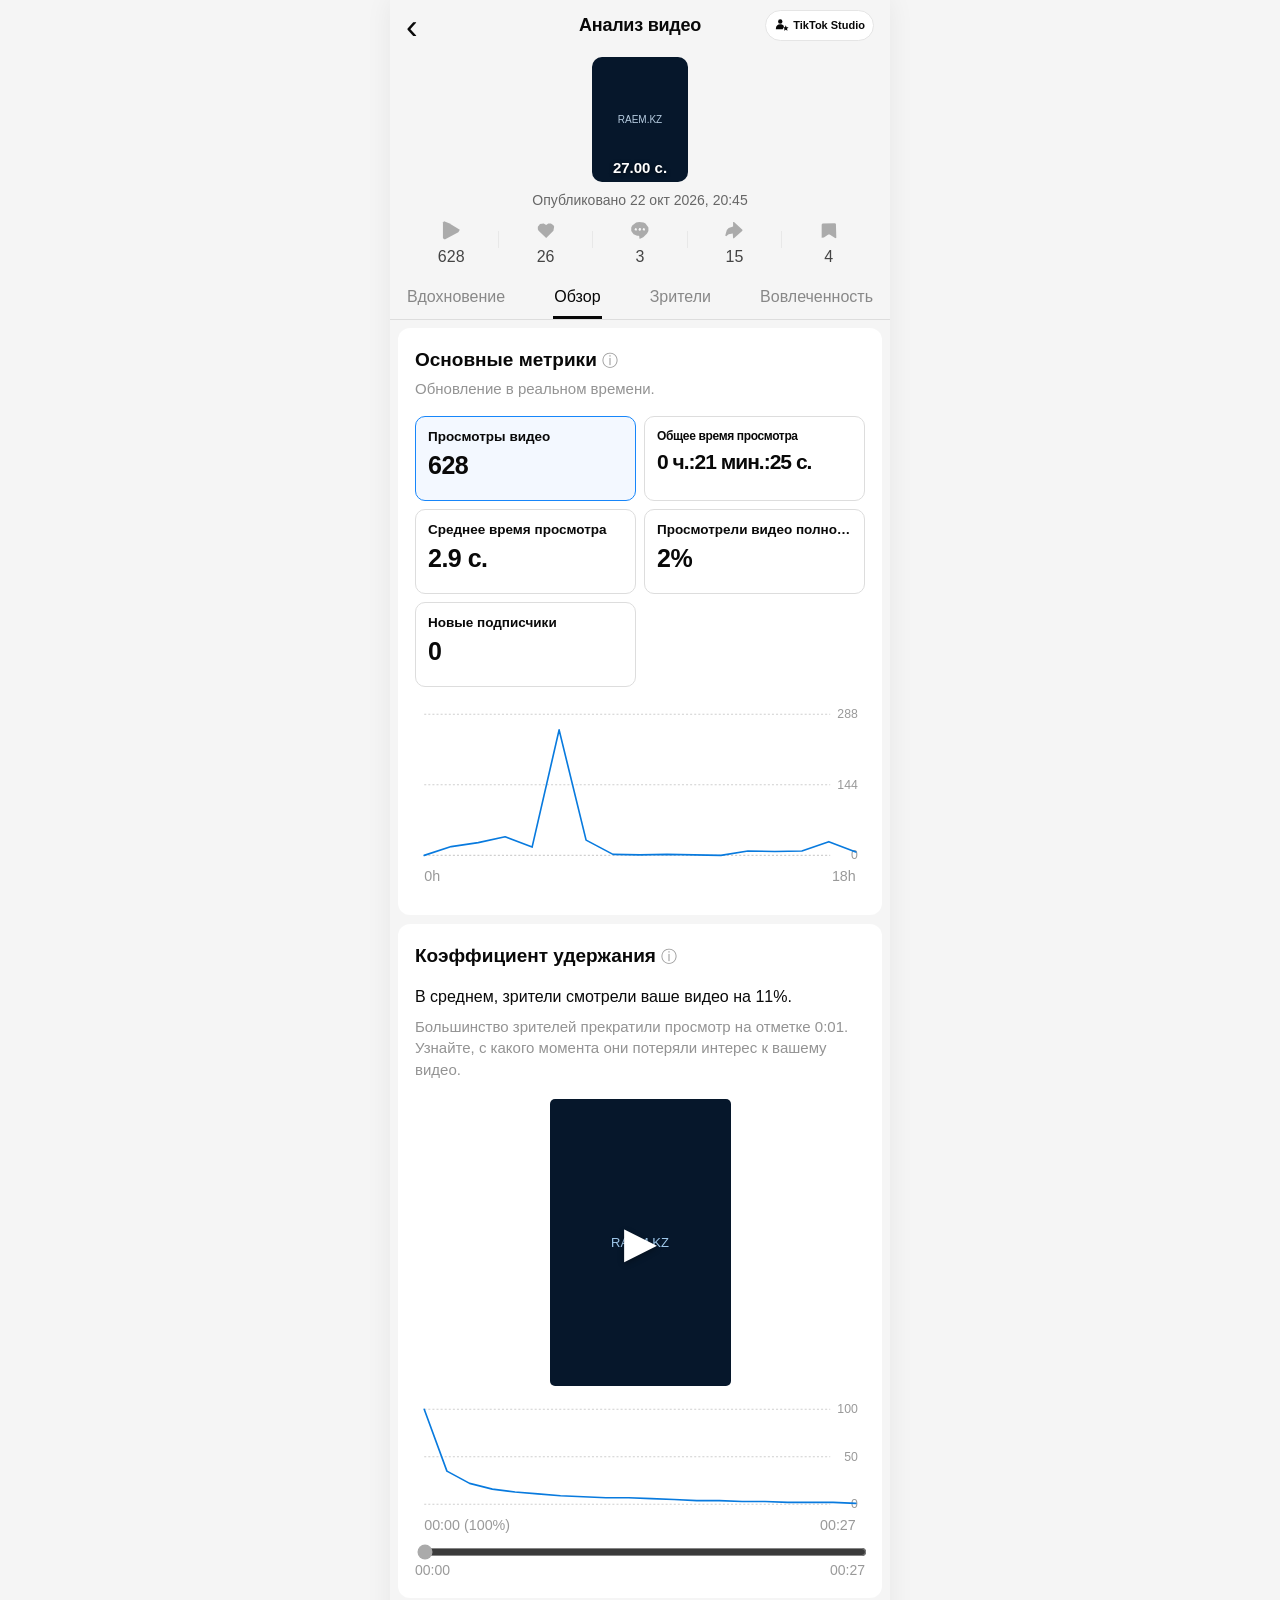
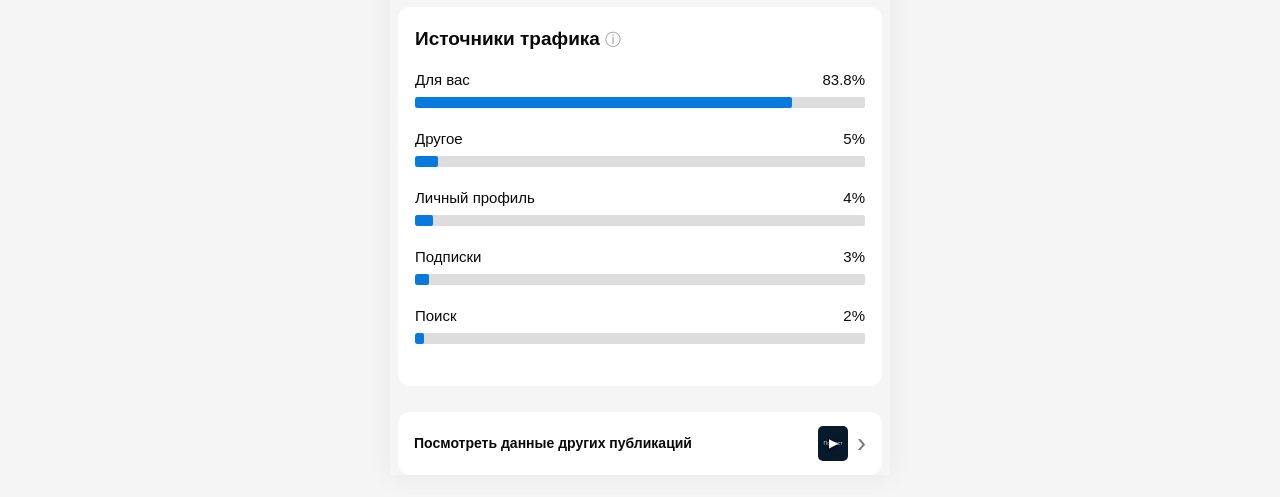
==== index.html @ f10e48fc "Release mobile scroll correction v71" ====
<!doctype html><html lang="ru"><head><meta charset="UTF-8"><meta name="viewport" content="width=device-width,initial-scale=1,viewport-fit=cover"><meta name="theme-color" content="#f5f5f5"><title>Анализ видео — TikTok Studio</title><link rel="stylesheet" href="style.css?v=20261024-71"><style>.metric.total-watch-metric .value,.metric.total-watch-metric .value[style]{font-size:21px!important;letter-spacing:-1px!important}.metric.total-watch-metric .name{font-size:12px!important;letter-spacing:-.35px!important;overflow:visible!important;text-overflow:clip!important;white-space:nowrap!important}.metrics .metric .name{font-weight:550!important}.nav{justify-content:center!important;gap:clamp(7px,2.1vw,13px)!important;padding-left:5px!important;padding-right:5px!important}.nav .tab{flex:0 0 auto!important;padding-left:2px!important;padding-right:2px!important}.nav{justify-content:space-between!important;gap:0!important;padding-left:8px!important;padding-right:8px!important}.nav .tab{flex:0 1 auto!important;padding-left:1px!important;padding-right:1px!important}.nav{padding-left:16px!important;padding-right:16px!important}.gender-wrap{margin-top:18px!important;margin-bottom:20px!important}.gender{width:190px!important;height:95px!important;border-radius:190px 190px 0 0!important}.gender-center{left:32px!important;width:126px!important;height:63px!important;border-radius:126px 126px 0 0!important}.top,.floating-chrome .top{height:50px!important}</style></head><body><div id="app"></div><script src="analytics-v18.js?v=20261024-71"></script></body></html>
---- style.css ----
:root{--blue:#087ade;--background:#f5f5f5;--muted:#8b8b8b}*{box-sizing:border-box}html{-webkit-text-size-adjust:100%}body{margin:0;background:var(--background);color:#090909;font-family:-apple-system,BlinkMacSystemFont,"Segoe UI",Arial,sans-serif}.app{max-width:500px;min-height:100vh;margin:0 auto}.top{height:62px;display:grid;grid-template-columns:minmax(32px,1fr) auto minmax(115px,1fr);align-items:center;gap:7px;padding:0 16px}.top h1{text-align:center;font-size:20px;font-weight:750;white-space:nowrap;margin:0;letter-spacing:-.3px}.back{background:none;border:0;font-size:35px;line-height:1;color:#090909;padding:0;justify-self:start}.studio{justify-self:end;white-space:nowrap;font-size:12px;background:#fff;border:1px solid #e5e5e5;border-radius:30px;padding:9px 10px}.videohead{text-align:center;padding:7px 14px 2px}.cover{width:89px;height:142px;display:block;margin:0 auto;object-fit:cover;border-radius:9px;background:#06172b}.empty-cover{display:flex;flex-direction:column;align-items:center;justify-content:center;gap:6px;color:#b6cce0}.empty-cover span{font-size:23px}.empty-cover small{font-size:10px;line-height:1.3;overflow-wrap:anywhere;padding:0 6px}.photo-tools{display:flex;justify-content:center;gap:12px;align-items:center;margin:6px 0}.quick-photo,.clear-photo{cursor:pointer;background:transparent;border:0;padding:5px 3px;color:#747474;font-size:12px;text-decoration:underline;text-underline-offset:3px}.clear-photo{color:#ad5555}.posted{font-size:14px;color:#727272;margin:9px 0}.posted:empty{display:none}.actions{display:flex;justify-content:space-around;margin:14px 0 6px}.action{font-size:23px;color:#aaa;min-width:40px}.action div{font-size:15px;color:#444;margin-top:5px}.nav{display:flex;align-items:stretch;justify-content:space-between;background:var(--background);position:sticky;top:0;z-index:5;border-bottom:1px solid #ddd;padding:0 7px}.tab{border:0;border-bottom:3px solid transparent;background:none;color:#888;padding:14px 2px 10px;font-size:clamp(12px,3.6vw,16px);white-space:nowrap;cursor:pointer}.tab.active{color:#070707;border-bottom-color:#070707}.content{padding:8px}.card{padding:20px 17px;background:#fff;border-radius:12px;margin-bottom:9px}.card h2{font-size:19px;line-height:1.25;font-weight:730;margin:0 0 17px}.info{font-size:16px;color:#999;font-weight:400;white-space:nowrap}.sub{font-size:15px;line-height:1.4;margin:-11px 0 17px}.muted,.hint{color:#939393}.hint{font-size:15px;line-height:1.45;margin:7px 0 13px}.metrics{display:grid;grid-template-columns:repeat(2,minmax(0,1fr));gap:8px;margin-bottom:16px}.metric{min-height:85px;border:1px solid #ddd;border-radius:10px;padding:12px;min-width:0}.metric.selected{border-color:#1786fa;background:#f3f8ff}.metric .name{font-size:13.5px;white-space:nowrap;overflow:hidden;text-overflow:ellipsis}.metric .value{font-size:25px;line-height:1.25;font-weight:750;margin-top:6px;white-space:nowrap;letter-spacing:-.5px}.metric .value[style]{font-size:clamp(12px,3.4vw,17px)!important;letter-spacing:-.65px!important}.chart-wrap{position:relative;margin:8px 0}.chart{display:block;width:100%;height:auto;overflow:visible}.chart-detail{font-size:12px;text-align:center;color:#8b8b8b;background:#f8faff;border-radius:5px;padding:5px;margin:4px 8px}.chart-point{cursor:pointer;touch-action:manipulation}.retention-summary{font-size:16px;line-height:1.5}.preview{display:block;width:181px;height:287px;object-fit:cover;margin:18px auto 12px;border-radius:5px;background:#06172b}.scrubber{display:block;width:100%;margin-top:7px;accent-color:#aaa}.scrubrow{display:flex;justify-content:space-between;color:#999;font-size:14px}.barrow{margin:20px 0 22px}.barlabel{display:flex;justify-content:space-between;gap:12px;font-size:15px;margin-bottom:9px}.barlabel span:last-child{white-space:nowrap}.track{width:100%;height:11px;background:#ddd;border-radius:2px;overflow:hidden}.fill{height:100%;background:var(--blue);border-radius:2px}.pair{margin:24px 0}.pairnums,.pairnames{display:flex;justify-content:space-between;gap:12px}.pairnums{font-size:17px;margin-bottom:10px}.pairnames{font-size:14px;margin-top:8px}.pairtrack{display:flex;gap:2px;height:12px;overflow:hidden;border-radius:2px}.pairtrack i:first-child{background:var(--blue)}.pairtrack i:last-child{background:#80b9eb}.pairtrack i{display:block;height:100%}.gender-wrap{display:flex;justify-content:center;margin:22px auto 25px}.gender{position:relative;width:210px;height:105px;border-radius:210px 210px 0 0;background:conic-gradient(from 270deg at 50% 100%,#087ade 0deg 151.2deg,#fff 151.2deg 152deg,#80b9eb 152deg 179deg,#cee7ff 179deg 180deg,transparent 180deg)}.gender-center{position:absolute;bottom:0;left:35px;width:140px;height:70px;background:white;border-radius:140px 140px 0 0}.glegend{display:flex;justify-content:space-between;border-bottom:1px solid #eee;padding:13px 0;font-size:16px}.glegend:last-child{border-bottom:0}.glegend b{font-weight:500}.dot{display:inline-block;width:9px;height:9px;border-radius:50%;margin-right:11px}.empty-comments{text-align:left;color:#969696;font-size:15px;line-height:1.5}.empty-comments .empty-icon{display:none}.empty-comments p{margin:3px 0}.likes-preview{margin:15px auto}.likes-preview .preview{margin:0 auto}.likes-footer{color:#aaa;font-size:12px;text-align:center}.editor{margin:10px;background:white;border-radius:12px;padding:17px}.editor summary{font-size:15px;font-weight:650;cursor:pointer}.editor p{font-size:13px;color:#777}.editrow{display:flex;flex-direction:column;gap:6px;margin:12px 0;font-size:14px}.editrow input{width:100%;min-width:0;padding:10px;border:1px solid #ddd;border-radius:7px;font-size:16px}.save{width:100%;border:0;border-radius:8px;background:var(--blue);color:white;font-weight:bold;padding:12px}select{font:inherit;border:1px solid #ddd;border-radius:8px;padding:7px}@media(max-width:375px){.top{padding:0 10px}.top h1{font-size:18px}.studio{font-size:11px;padding:8px}.metric{padding:9px}.metric .value{font-size:23px}.card{padding:18px 14px}}@media(min-width:700px){.app{box-shadow:0 0 25px #00000010}}
.other-publications{display:flex;align-items:center;gap:9px;margin:9px 8px 22px;padding:14px 16px;background:white;border-radius:12px;min-height:58px}.other-label{font-size:14px;font-weight:600;line-height:1.2;flex:1}.other-thumbs{display:flex;gap:5px}.other-video{width:30px;height:35px;padding:0;border:0;border-radius:5px;overflow:hidden;background:#071a2c;color:#d7e6f2;cursor:pointer}.other-video img{display:block;width:100%;height:100%;object-fit:cover}.other-video span{display:flex;align-items:center;justify-content:center;width:100%;height:100%;font-size:5px;overflow:hidden;overflow-wrap:anywhere}.other-arrow{font-size:27px;color:#777;font-weight:300;line-height:1}

/* Match TikTok native retention/likes preview */
.video-preview{position:relative;width:181px;height:287px;margin:18px auto 12px}.video-preview .preview{margin:0;width:100%;height:100%;object-fit:cover}.preview-empty{background:#06172b;color:#a0c9ec;display:flex;align-items:center;justify-content:center;text-align:center;padding:14px;font-size:13px}.preview-play{position:absolute;left:50%;top:50%;transform:translate(-50%,-50%);font-size:43px;color:#fff;text-shadow:0 2px 6px #0005;pointer-events:none}.likes-preview .video-preview{margin:0 auto}.likes-scrubber{margin-top:4px}.chart-detail[hidden]{display:none!important}

.chart-tooltip{position:absolute;top:27%;transform:translateX(-50%);background:#fff;border:1px solid #e4e4e4;border-radius:10px;box-shadow:0 2px 8px #0000000c;min-width:48px;text-align:center;z-index:2;overflow:hidden;pointer-events:none}.chart-tooltip[hidden]{display:none}.tip-time,.tip-value{display:block;padding:7px 10px;font-size:13px;white-space:nowrap}.tip-time{border-bottom:1px solid #eee}.tip-value{font-weight:500}

/* Show white play symbol on every video cover */
.videohead .cover{position:relative}.videohead{position:relative}.videohead .cover:not(.empty-cover){filter:none}.cover-frame{position:relative;width:89px;height:142px;margin:0 auto}.cover-frame .cover{width:100%;height:100%}.cover-play{position:absolute;inset:0;display:grid;place-items:center;color:white;font-size:35px;text-shadow:0 2px 5px #0007;pointer-events:none}

/* Play markers on images without changing uploaded photos */
.videohead:has(img.cover)::after{content:'▶';position:absolute;top:61px;left:50%;transform:translateX(-50%);color:#fff;font-size:35px;text-shadow:0 2px 5px #0009;pointer-events:none}.other-video{position:relative}.other-video::after{content:'▶';position:absolute;top:50%;left:50%;transform:translate(-50%,-50%);color:#fff;font-size:12px;text-shadow:0 1px 4px #000c;pointer-events:none}.video-preview .preview-play{display:block}

.video-cover-wrap{width:89px;height:142px;margin:0 auto;position:relative}.video-cover-wrap .cover{width:100%;height:100%}.cover-duration{position:absolute;bottom:7px;left:0;right:0;color:#fff;font-size:17px;font-weight:600;text-shadow:0 1px 4px #000b;text-align:center}.posted{display:block;margin:10px 0 13px;font-size:14px;color:#666}.videohead .actions{margin-top:12px}

/* v21: reference-sized video header */
.video-cover-wrap{width:96px;height:153px;margin:0 auto;position:relative}
.video-cover-wrap .cover{width:100%;height:100%;border-radius:10px}
.video-cover-wrap::after{content:"▶";position:absolute;left:50%;top:48%;transform:translate(-50%,-50%);font-size:28px;line-height:1;color:#fff;text-shadow:0 2px 8px #0009;pointer-events:none;z-index:2}
.video-cover-wrap .empty-cover>span{display:none}
.videohead:has(img.cover)::after{content:none}
.cover-duration{bottom:7px;font-size:15px;z-index:3}
.top h1{font-size:18px;font-weight:700;letter-spacing:-.25px}
.studio{font-size:12px;font-weight:650}
@media(max-width:375px){.top h1{font-size:17px}.studio{font-size:11px;font-weight:650}}

/* v22: TikTok top cover has no play icon; reduce vertical proportion */
.video-cover-wrap{width:96px;height:125px}
.video-cover-wrap::after{content:none!important;display:none!important}
.video-cover-wrap .empty-cover>span{display:none!important}
.video-cover-wrap .cover{height:100%;object-fit:cover}
.cover-duration{bottom:6px}

/* SVG icons matched to TikTok analytics silhouette */
.ui-icon{display:block;width:24px;height:24px;fill:currentColor;flex:none}.studio{display:inline-flex;align-items:center;gap:5px;font-weight:650}.studio .ui-icon{height:19px;width:19px;color:#080808}.action{display:flex;flex-direction:column;align-items:center;justify-content:center;gap:4px;font-size:16px;color:#ababab}.action .ui-icon{width:24px;height:24px}.action div{font-size:16px;margin-top:3px;color:#444}

/* TikTok analytics: subtle separators between five metrics */
.actions{display:grid;grid-template-columns:repeat(5,minmax(0,1fr));align-items:center}.action{position:relative;min-width:0}.action:not(:last-child)::after{content:"";position:absolute;right:0;top:6px;width:1px;height:27px;background:#e3e3e3;pointer-events:none}

/* Finer, shorter TikTok metric separators */
.action:not(:last-child)::after{width:.5px;height:17px;top:10px;background:#e8e8e8}

/* v29: scale down analytics icons to match TikTok reference */
.action .ui-icon{width:20px;height:20px}
.studio .ui-icon{width:17px;height:17px}

/* Compact the total-viewers card to match TikTok spacing */
.card:has(.viewer-total-count){padding-top:13px;padding-bottom:12px}
.card:has(.viewer-total-count) h2{margin-bottom:7px}
.viewer-total-count{font-size:30px;font-weight:750;line-height:1.12}
.viewer-total-note{margin:4px 0 0!important;line-height:1.3}

/* Reference: compact total-viewers card with blue daily change */
.card:has(.viewer-total-count){padding:15px 14px 14px}
.card:has(.viewer-total-count) h2{margin-bottom:5px;line-height:1.22}
.viewer-total-count{font-size:34px;font-weight:750;line-height:1.1;color:#080808}
.viewer-total-note{display:flex;align-items:center;gap:6px;margin:8px 0 0!important;font-size:13px;line-height:1.25;white-space:normal}
.viewer-change-icon{display:inline-flex;align-items:center;justify-content:center;flex:none;width:16px;height:16px;border-radius:50%;background:#087add;color:white;font-weight:700;font-size:13px;line-height:1}
.viewer-change-number{color:#087add;font-weight:700}
.viewer-change-description{color:#aaa}

/* v34 compact TikTok comparison indicator */
.viewer-total-note{font-size:11px!important;gap:4px!important;margin-top:5px!important;line-height:1.15!important}
.viewer-change-icon{width:13px!important;height:13px!important;font-size:10px!important}
.viewer-change-number{font-size:12px!important;font-weight:700}
.viewer-change-description{font-size:11px!important;color:#aaa}

.viewer-total-note{font-size:12px;gap:4px}.viewer-total-note.is-zero{color:#a7a7a7}.viewer-change-zero{font-size:12px;font-weight:400;color:#a7a7a7}.viewer-total-note.is-positive .viewer-change-number{font-size:13px}.viewer-change-description{font-size:12px}

/* Single native two-stage sticky header: title sticks first; tabs stick after reaching it. */
html{height:auto;overflow-x:clip;overflow-y:visible}body{height:auto;overflow:visible}
#app>.app{height:auto;overflow:visible;min-height:100vh}
#app>.app>.top{height:50px;position:sticky;top:0;z-index:30;background:#f5f5f5}
#app>.app>.nav{position:sticky;top:50px;z-index:29;background:#f5f5f5}
.top .studio{font-size:11px;padding:7px 8px;gap:4px;border-radius:24px}
.top .studio .ui-icon{width:15px;height:15px}
@media(max-width:375px){.top .studio{font-size:10px;padding:6px 7px}.top .studio .ui-icon{width:14px;height:14px}}
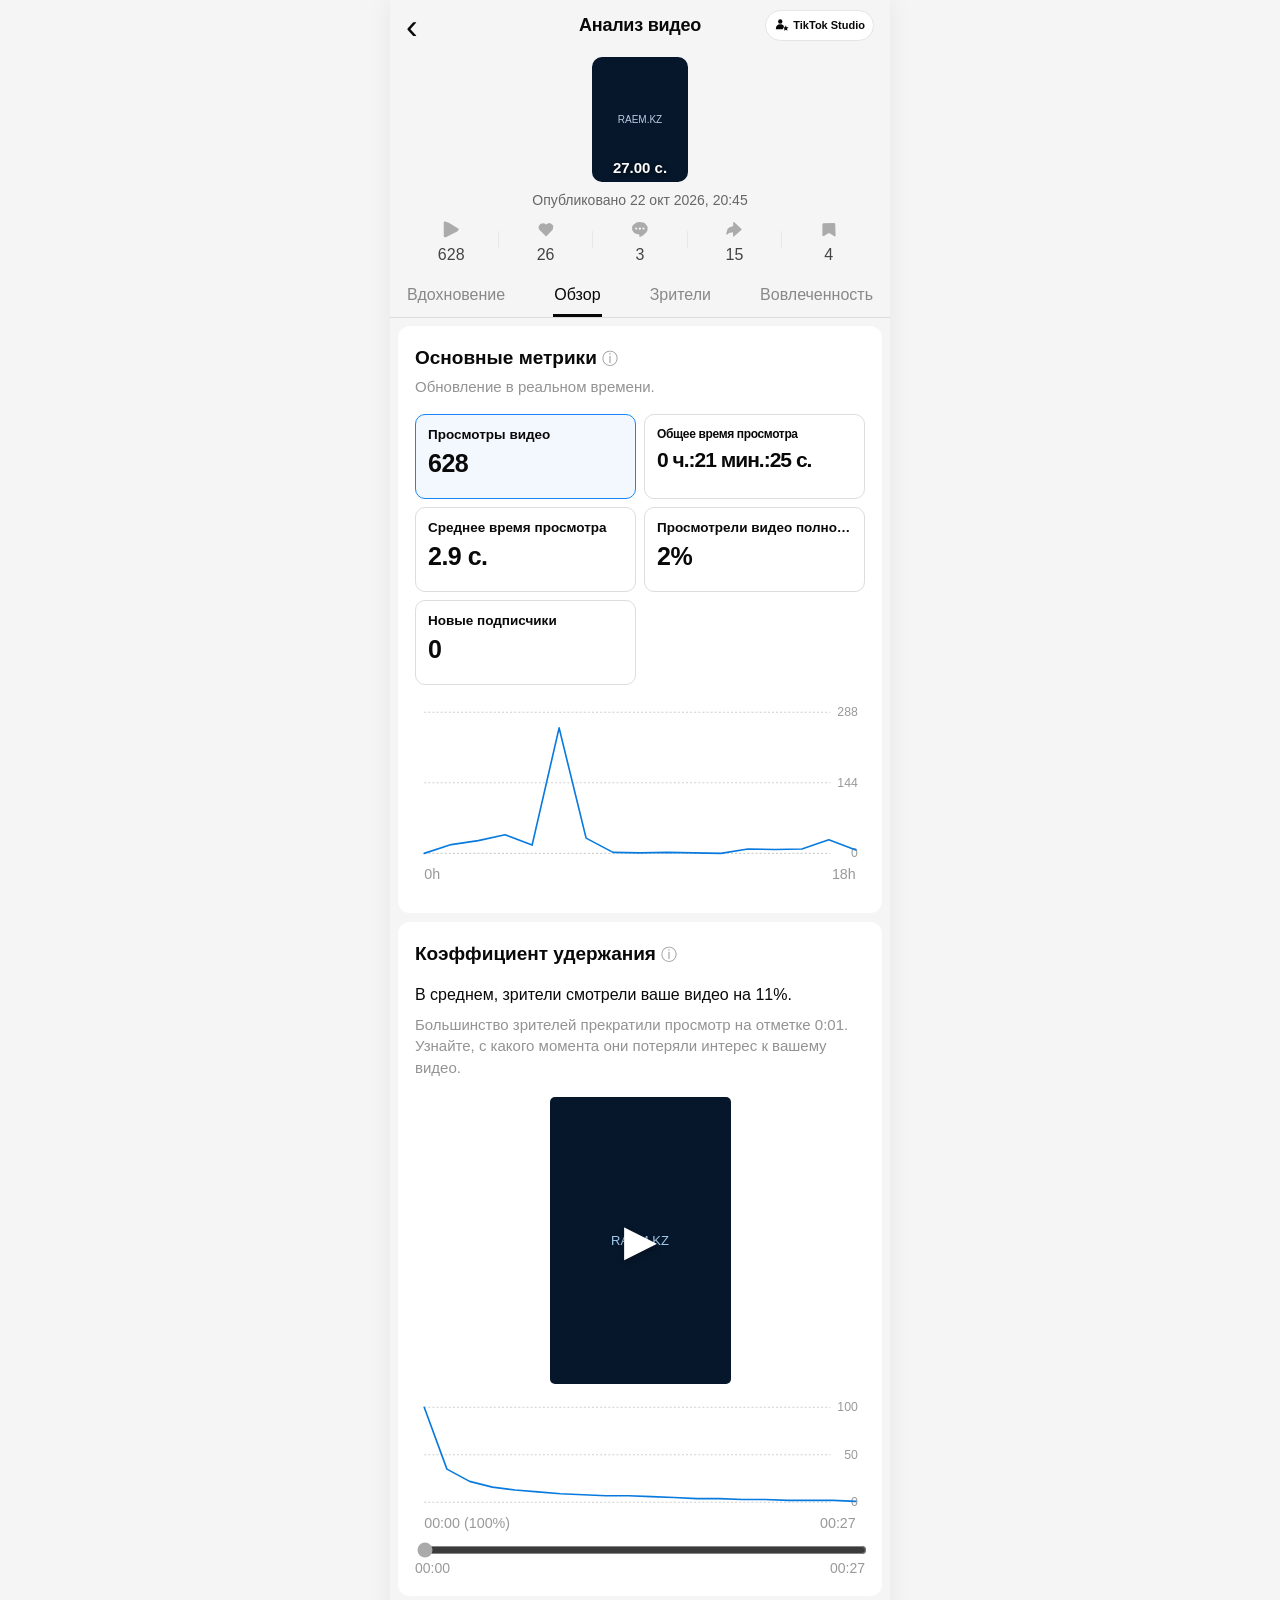
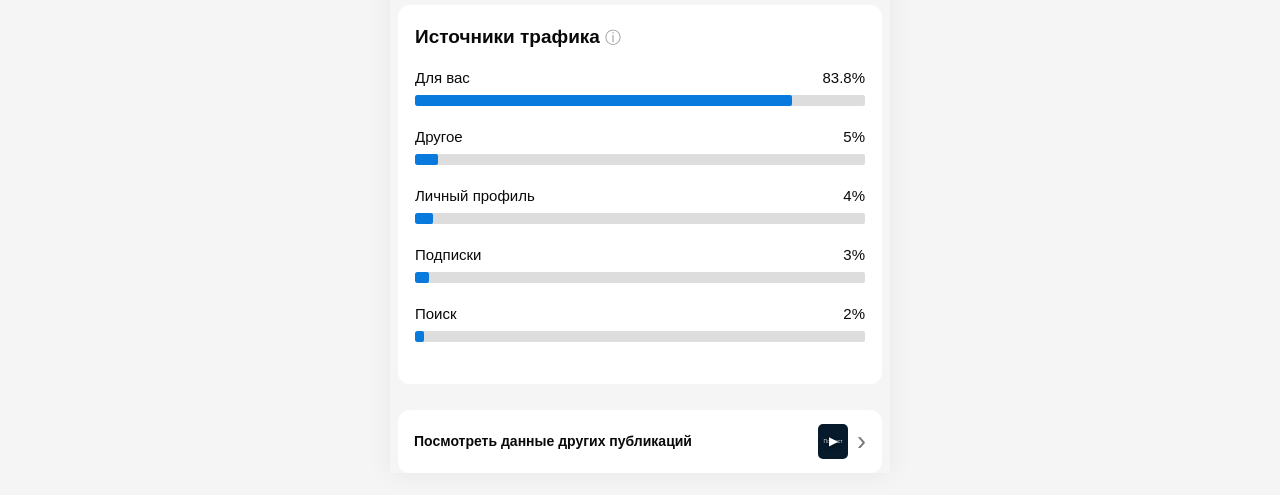
==== commit 76a2f300: "Slightly reduce five analytics action icons to 18px v73" ====
--- a/index.html
+++ b/index.html
@@ -1 +1 @@
-<!doctype html><html lang="ru"><head><meta charset="UTF-8"><meta name="viewport" content="width=device-width,initial-scale=1,viewport-fit=cover"><meta name="theme-color" content="#f5f5f5"><title>Анализ видео — TikTok Studio</title><link rel="stylesheet" href="style.css?v=20261024-71"><style>.metric.total-watch-metric .value,.metric.total-watch-metric .value[style]{font-size:21px!important;letter-spacing:-1px!important}.metric.total-watch-metric .name{font-size:12px!important;letter-spacing:-.35px!important;overflow:visible!important;text-overflow:clip!important;white-space:nowrap!important}.metrics .metric .name{font-weight:550!important}.nav{justify-content:center!important;gap:clamp(7px,2.1vw,13px)!important;padding-left:5px!important;padding-right:5px!important}.nav .tab{flex:0 0 auto!important;padding-left:2px!important;padding-right:2px!important}.nav{justify-content:space-between!important;gap:0!important;padding-left:8px!important;padding-right:8px!important}.nav .tab{flex:0 1 auto!important;padding-left:1px!important;padding-right:1px!important}.nav{padding-left:16px!important;padding-right:16px!important}.gender-wrap{margin-top:18px!important;margin-bottom:20px!important}.gender{width:190px!important;height:95px!important;border-radius:190px 190px 0 0!important}.gender-center{left:32px!important;width:126px!important;height:63px!important;border-radius:126px 126px 0 0!important}.top,.floating-chrome .top{height:50px!important}</style></head><body><div id="app"></div><script src="analytics-v18.js?v=20261024-71"></script></body></html>+<!doctype html><html lang="ru"><head><meta charset="UTF-8"><meta name="viewport" content="width=device-width,initial-scale=1,viewport-fit=cover"><meta name="theme-color" content="#f5f5f5"><title>Анализ видео — TikTok Studio</title><link rel="stylesheet" href="style.css?v=20261024-73"><style>.metric.total-watch-metric .value,.metric.total-watch-metric .value[style]{font-size:21px!important;letter-spacing:-1px!important}.metric.total-watch-metric .name{font-size:12px!important;letter-spacing:-.35px!important;overflow:visible!important;text-overflow:clip!important;white-space:nowrap!important}.metrics .metric .name{font-weight:550!important}.nav{justify-content:center!important;gap:clamp(7px,2.1vw,13px)!important;padding-left:5px!important;padding-right:5px!important}.nav .tab{flex:0 0 auto!important;padding-left:2px!important;padding-right:2px!important}.nav{justify-content:space-between!important;gap:0!important;padding-left:8px!important;padding-right:8px!important}.nav .tab{flex:0 1 auto!important;padding-left:1px!important;padding-right:1px!important}.nav{padding-left:16px!important;padding-right:16px!important}.gender-wrap{margin-top:18px!important;margin-bottom:20px!important}.gender{width:190px!important;height:95px!important;border-radius:190px 190px 0 0!important}.gender-center{left:32px!important;width:126px!important;height:63px!important;border-radius:126px 126px 0 0!important}.top,.floating-chrome .top{height:50px!important}.videohead .actions .action .ui-icon{width:18px!important;height:18px!important}</style></head><body><div id="app"></div><script src="analytics-v18.js?v=20261024-73"></script></body></html>
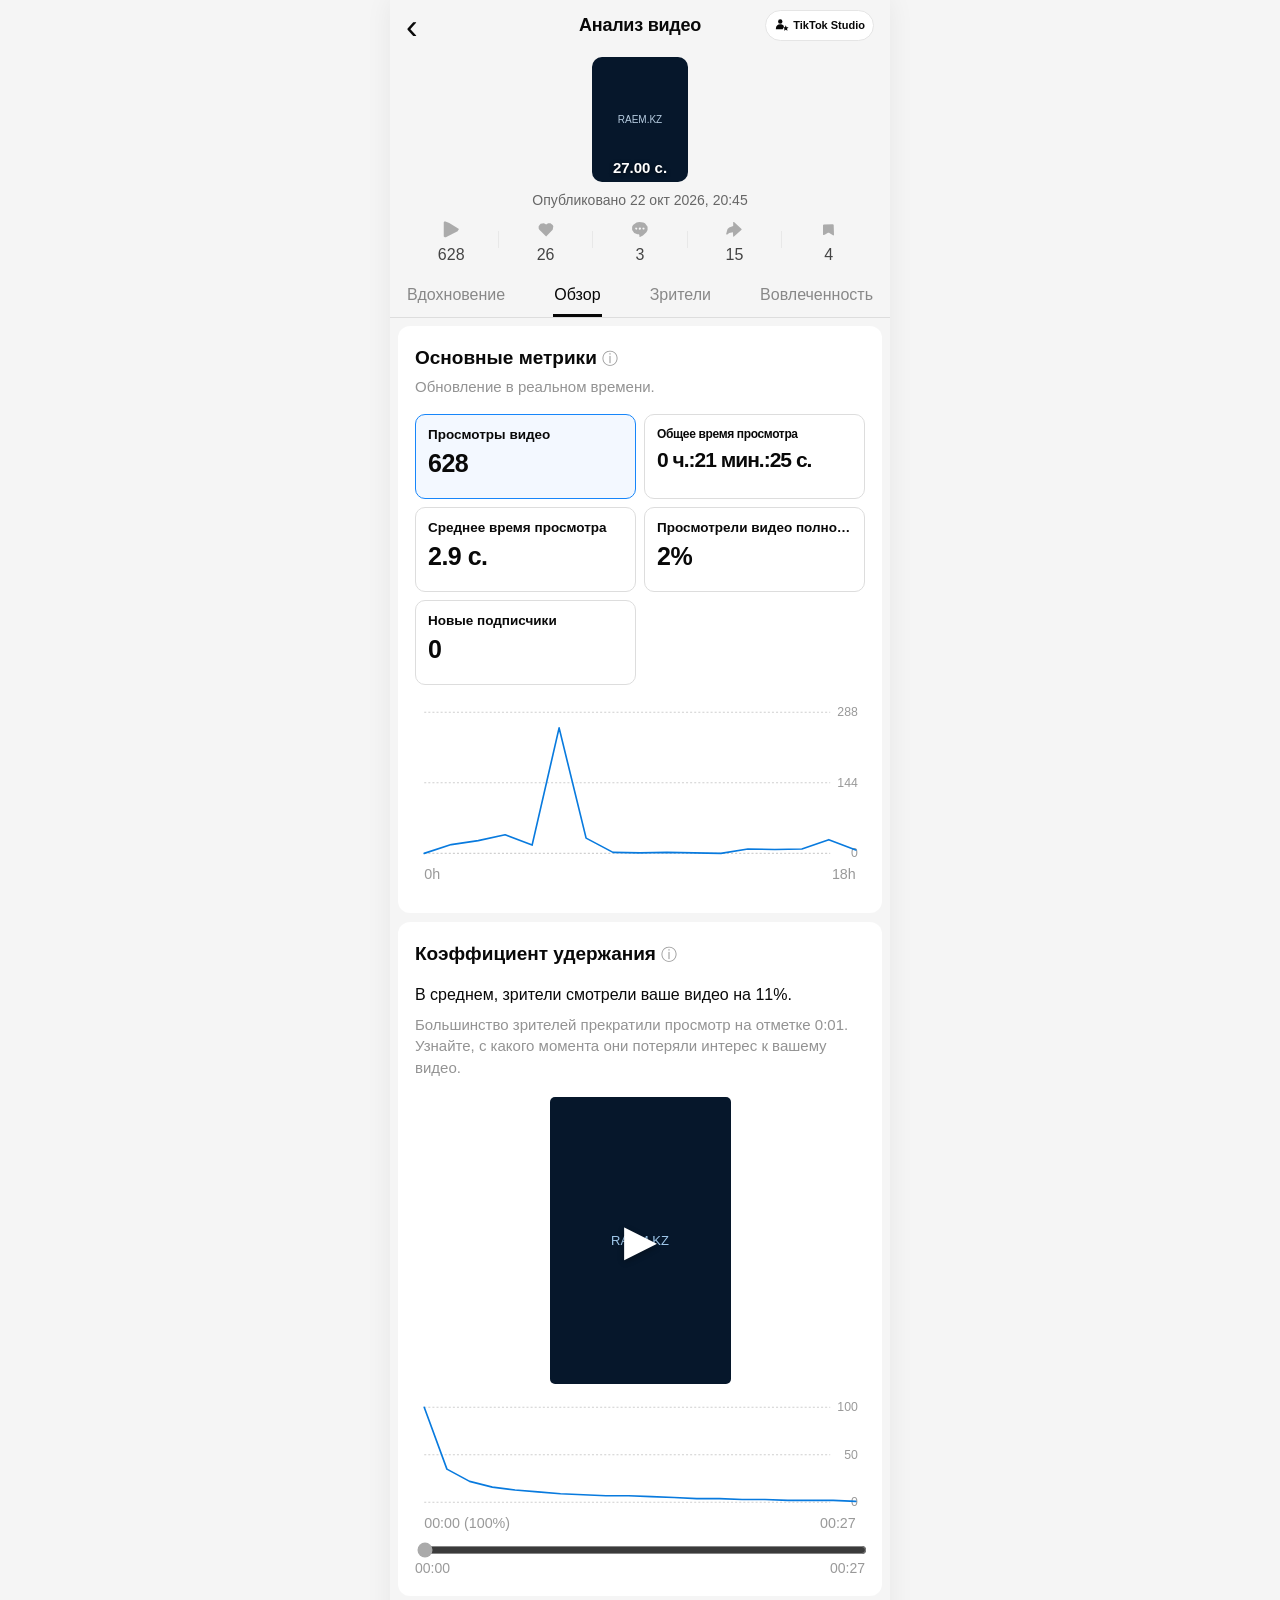
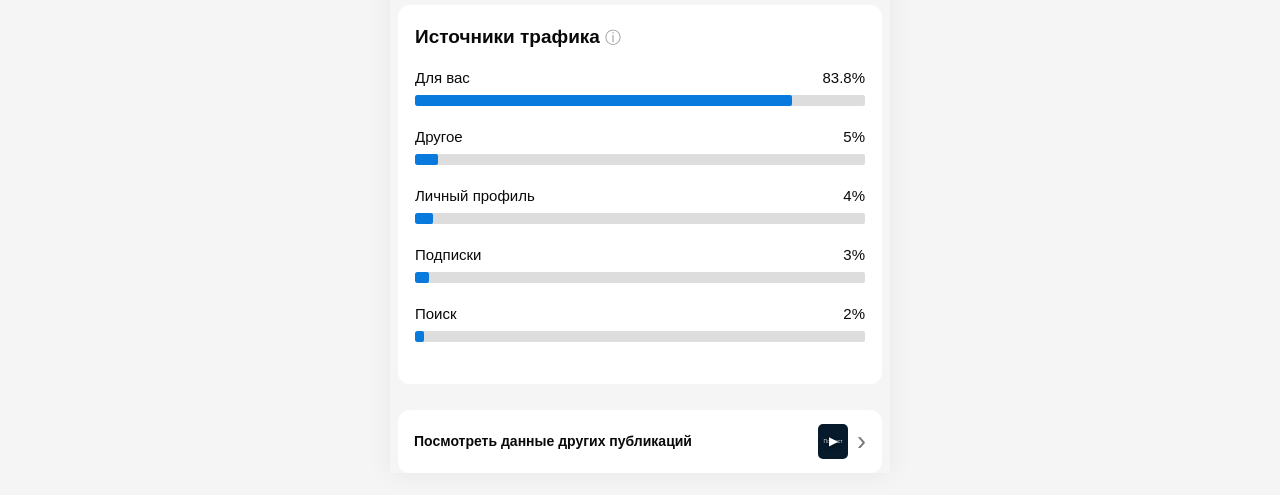
==== commit 5614f600: "Make bookmark icon slimmer v74" ====
--- a/index.html
+++ b/index.html
@@ -1 +1 @@
-<!doctype html><html lang="ru"><head><meta charset="UTF-8"><meta name="viewport" content="width=device-width,initial-scale=1,viewport-fit=cover"><meta name="theme-color" content="#f5f5f5"><title>Анализ видео — TikTok Studio</title><link rel="stylesheet" href="style.css?v=20261024-73"><style>.metric.total-watch-metric .value,.metric.total-watch-metric .value[style]{font-size:21px!important;letter-spacing:-1px!important}.metric.total-watch-metric .name{font-size:12px!important;letter-spacing:-.35px!important;overflow:visible!important;text-overflow:clip!important;white-space:nowrap!important}.metrics .metric .name{font-weight:550!important}.nav{justify-content:center!important;gap:clamp(7px,2.1vw,13px)!important;padding-left:5px!important;padding-right:5px!important}.nav .tab{flex:0 0 auto!important;padding-left:2px!important;padding-right:2px!important}.nav{justify-content:space-between!important;gap:0!important;padding-left:8px!important;padding-right:8px!important}.nav .tab{flex:0 1 auto!important;padding-left:1px!important;padding-right:1px!important}.nav{padding-left:16px!important;padding-right:16px!important}.gender-wrap{margin-top:18px!important;margin-bottom:20px!important}.gender{width:190px!important;height:95px!important;border-radius:190px 190px 0 0!important}.gender-center{left:32px!important;width:126px!important;height:63px!important;border-radius:126px 126px 0 0!important}.top,.floating-chrome .top{height:50px!important}.videohead .actions .action .ui-icon{width:18px!important;height:18px!important}</style></head><body><div id="app"></div><script src="analytics-v18.js?v=20261024-73"></script></body></html>+<!doctype html><html lang="ru"><head><meta charset="UTF-8"><meta name="viewport" content="width=device-width,initial-scale=1,viewport-fit=cover"><meta name="theme-color" content="#f5f5f5"><title>Анализ видео — TikTok Studio</title><link rel="stylesheet" href="style.css?v=20261024-74"><style>.metric.total-watch-metric .value,.metric.total-watch-metric .value[style]{font-size:21px!important;letter-spacing:-1px!important}.metric.total-watch-metric .name{font-size:12px!important;letter-spacing:-.35px!important;overflow:visible!important;text-overflow:clip!important;white-space:nowrap!important}.metrics .metric .name{font-weight:550!important}.nav{justify-content:center!important;gap:clamp(7px,2.1vw,13px)!important;padding-left:5px!important;padding-right:5px!important}.nav .tab{flex:0 0 auto!important;padding-left:2px!important;padding-right:2px!important}.nav{justify-content:space-between!important;gap:0!important;padding-left:8px!important;padding-right:8px!important}.nav .tab{flex:0 1 auto!important;padding-left:1px!important;padding-right:1px!important}.nav{padding-left:16px!important;padding-right:16px!important}.gender-wrap{margin-top:18px!important;margin-bottom:20px!important}.gender{width:190px!important;height:95px!important;border-radius:190px 190px 0 0!important}.gender-center{left:32px!important;width:126px!important;height:63px!important;border-radius:126px 126px 0 0!important}.top,.floating-chrome .top{height:50px!important}.videohead .actions .action .ui-icon{width:18px!important;height:18px!important}.videohead .actions .action-bookmark .ui-icon{width:15px!important;height:18px!important}</style></head><body><div id="app"></div><script src="analytics-v18.js?v=20261024-74"></script></body></html>
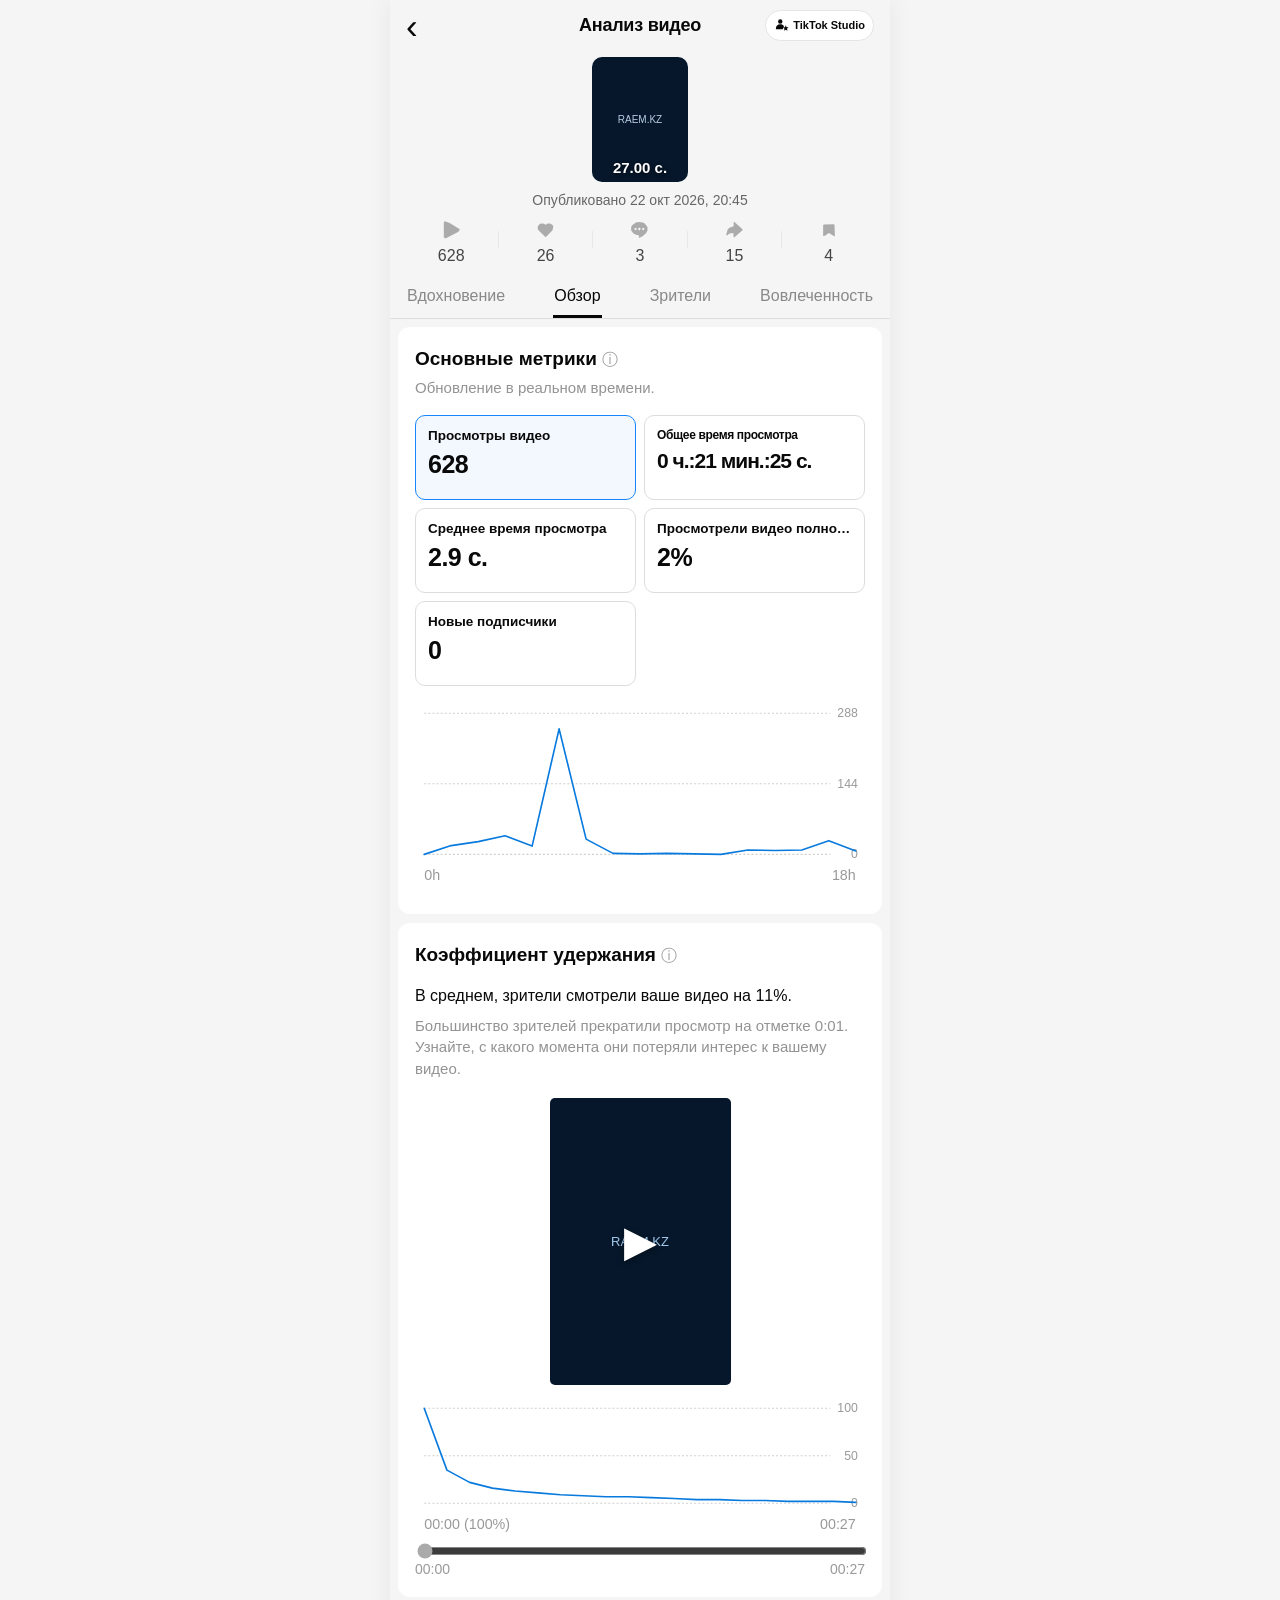
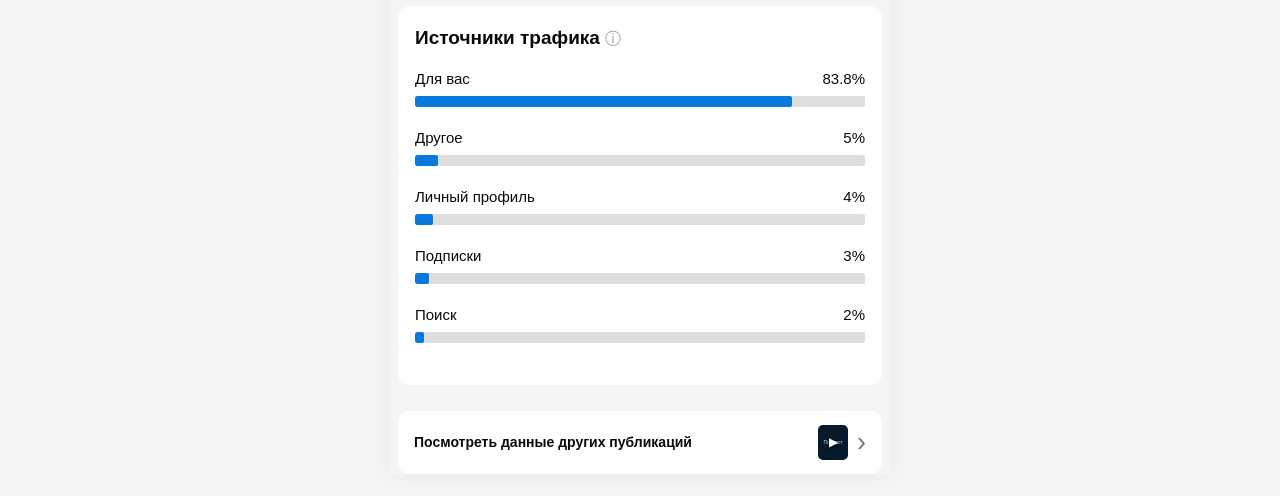
==== commit 9c52f3e5: "Slightly enlarge analytics icons while keeping bookmark narrow v75" ====
--- a/index.html
+++ b/index.html
@@ -1 +1 @@
-<!doctype html><html lang="ru"><head><meta charset="UTF-8"><meta name="viewport" content="width=device-width,initial-scale=1,viewport-fit=cover"><meta name="theme-color" content="#f5f5f5"><title>Анализ видео — TikTok Studio</title><link rel="stylesheet" href="style.css?v=20261024-74"><style>.metric.total-watch-metric .value,.metric.total-watch-metric .value[style]{font-size:21px!important;letter-spacing:-1px!important}.metric.total-watch-metric .name{font-size:12px!important;letter-spacing:-.35px!important;overflow:visible!important;text-overflow:clip!important;white-space:nowrap!important}.metrics .metric .name{font-weight:550!important}.nav{justify-content:center!important;gap:clamp(7px,2.1vw,13px)!important;padding-left:5px!important;padding-right:5px!important}.nav .tab{flex:0 0 auto!important;padding-left:2px!important;padding-right:2px!important}.nav{justify-content:space-between!important;gap:0!important;padding-left:8px!important;padding-right:8px!important}.nav .tab{flex:0 1 auto!important;padding-left:1px!important;padding-right:1px!important}.nav{padding-left:16px!important;padding-right:16px!important}.gender-wrap{margin-top:18px!important;margin-bottom:20px!important}.gender{width:190px!important;height:95px!important;border-radius:190px 190px 0 0!important}.gender-center{left:32px!important;width:126px!important;height:63px!important;border-radius:126px 126px 0 0!important}.top,.floating-chrome .top{height:50px!important}.videohead .actions .action .ui-icon{width:18px!important;height:18px!important}.videohead .actions .action-bookmark .ui-icon{width:15px!important;height:18px!important}</style></head><body><div id="app"></div><script src="analytics-v18.js?v=20261024-74"></script></body></html>+<!doctype html><html lang="ru"><head><meta charset="UTF-8"><meta name="viewport" content="width=device-width,initial-scale=1,viewport-fit=cover"><meta name="theme-color" content="#f5f5f5"><title>Анализ видео — TikTok Studio</title><link rel="stylesheet" href="style.css?v=20261024-75"><style>.metric.total-watch-metric .value,.metric.total-watch-metric .value[style]{font-size:21px!important;letter-spacing:-1px!important}.metric.total-watch-metric .name{font-size:12px!important;letter-spacing:-.35px!important;overflow:visible!important;text-overflow:clip!important;white-space:nowrap!important}.metrics .metric .name{font-weight:550!important}.nav{justify-content:center!important;gap:clamp(7px,2.1vw,13px)!important;padding-left:5px!important;padding-right:5px!important}.nav .tab{flex:0 0 auto!important;padding-left:2px!important;padding-right:2px!important}.nav{justify-content:space-between!important;gap:0!important;padding-left:8px!important;padding-right:8px!important}.nav .tab{flex:0 1 auto!important;padding-left:1px!important;padding-right:1px!important}.nav{padding-left:16px!important;padding-right:16px!important}.gender-wrap{margin-top:18px!important;margin-bottom:20px!important}.gender{width:190px!important;height:95px!important;border-radius:190px 190px 0 0!important}.gender-center{left:32px!important;width:126px!important;height:63px!important;border-radius:126px 126px 0 0!important}.top,.floating-chrome .top{height:50px!important}.videohead .actions .action .ui-icon{width:19px!important;height:19px!important}.videohead .actions .action-bookmark .ui-icon{width:16px!important;height:19px!important}</style></head><body><div id="app"></div><script src="analytics-v18.js?v=20261024-75"></script></body></html>
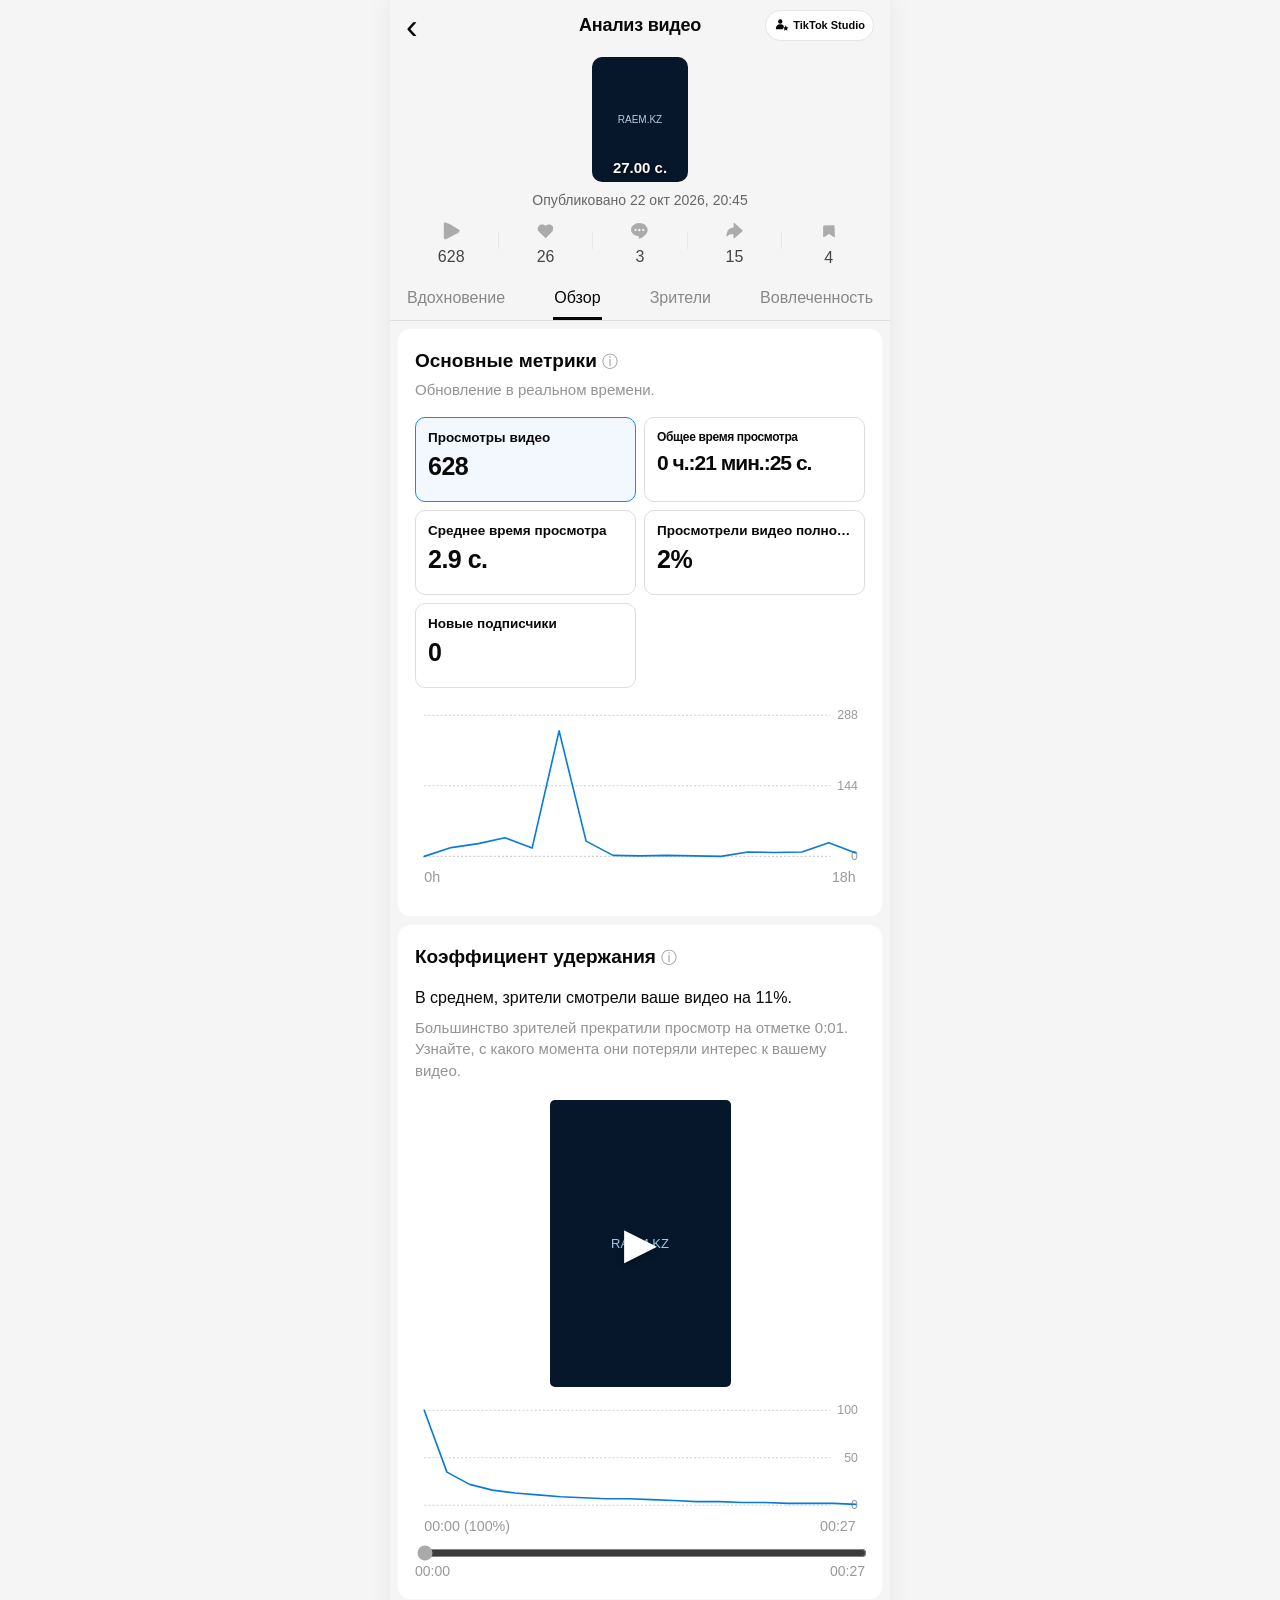
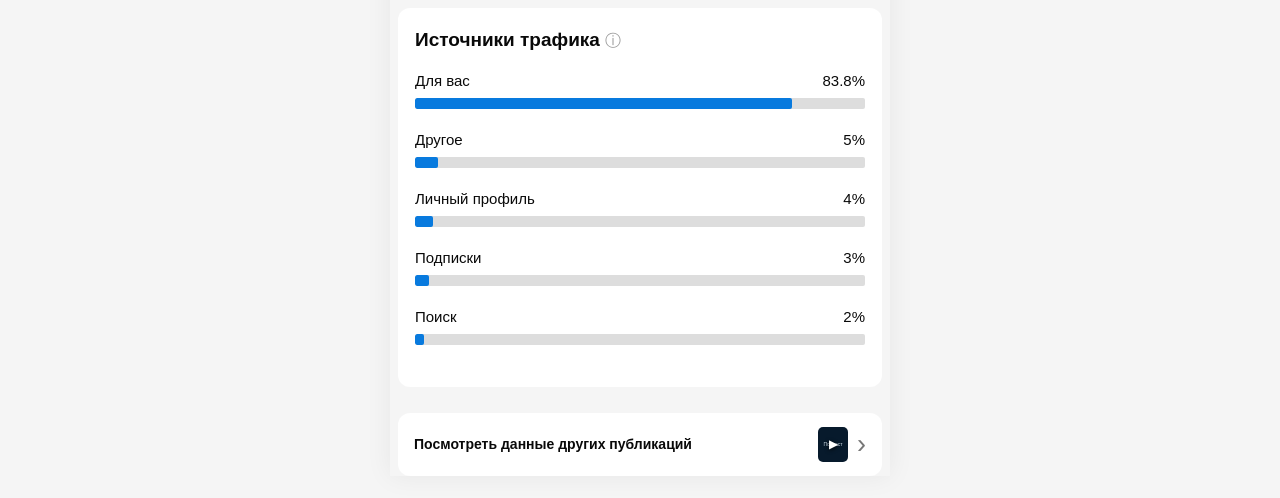
==== commit a4d7405b: "Increase bookmark icon height slightly v76" ====
--- a/index.html
+++ b/index.html
@@ -1 +1 @@
-<!doctype html><html lang="ru"><head><meta charset="UTF-8"><meta name="viewport" content="width=device-width,initial-scale=1,viewport-fit=cover"><meta name="theme-color" content="#f5f5f5"><title>Анализ видео — TikTok Studio</title><link rel="stylesheet" href="style.css?v=20261024-75"><style>.metric.total-watch-metric .value,.metric.total-watch-metric .value[style]{font-size:21px!important;letter-spacing:-1px!important}.metric.total-watch-metric .name{font-size:12px!important;letter-spacing:-.35px!important;overflow:visible!important;text-overflow:clip!important;white-space:nowrap!important}.metrics .metric .name{font-weight:550!important}.nav{justify-content:center!important;gap:clamp(7px,2.1vw,13px)!important;padding-left:5px!important;padding-right:5px!important}.nav .tab{flex:0 0 auto!important;padding-left:2px!important;padding-right:2px!important}.nav{justify-content:space-between!important;gap:0!important;padding-left:8px!important;padding-right:8px!important}.nav .tab{flex:0 1 auto!important;padding-left:1px!important;padding-right:1px!important}.nav{padding-left:16px!important;padding-right:16px!important}.gender-wrap{margin-top:18px!important;margin-bottom:20px!important}.gender{width:190px!important;height:95px!important;border-radius:190px 190px 0 0!important}.gender-center{left:32px!important;width:126px!important;height:63px!important;border-radius:126px 126px 0 0!important}.top,.floating-chrome .top{height:50px!important}.videohead .actions .action .ui-icon{width:19px!important;height:19px!important}.videohead .actions .action-bookmark .ui-icon{width:16px!important;height:19px!important}</style></head><body><div id="app"></div><script src="analytics-v18.js?v=20261024-75"></script></body></html>+<!doctype html><html lang="ru"><head><meta charset="UTF-8"><meta name="viewport" content="width=device-width,initial-scale=1,viewport-fit=cover"><meta name="theme-color" content="#f5f5f5"><title>Анализ видео — TikTok Studio</title><link rel="stylesheet" href="style.css?v=20261024-76"><style>.metric.total-watch-metric .value,.metric.total-watch-metric .value[style]{font-size:21px!important;letter-spacing:-1px!important}.metric.total-watch-metric .name{font-size:12px!important;letter-spacing:-.35px!important;overflow:visible!important;text-overflow:clip!important;white-space:nowrap!important}.metrics .metric .name{font-weight:550!important}.nav{justify-content:center!important;gap:clamp(7px,2.1vw,13px)!important;padding-left:5px!important;padding-right:5px!important}.nav .tab{flex:0 0 auto!important;padding-left:2px!important;padding-right:2px!important}.nav{justify-content:space-between!important;gap:0!important;padding-left:8px!important;padding-right:8px!important}.nav .tab{flex:0 1 auto!important;padding-left:1px!important;padding-right:1px!important}.nav{padding-left:16px!important;padding-right:16px!important}.gender-wrap{margin-top:18px!important;margin-bottom:20px!important}.gender{width:190px!important;height:95px!important;border-radius:190px 190px 0 0!important}.gender-center{left:32px!important;width:126px!important;height:63px!important;border-radius:126px 126px 0 0!important}.top,.floating-chrome .top{height:50px!important}.videohead .actions .action .ui-icon{width:19px!important;height:19px!important}.videohead .actions .action-bookmark .ui-icon{width:16px!important;height:21px!important}</style></head><body><div id="app"></div><script src="analytics-v18.js?v=20261024-76"></script></body></html>
